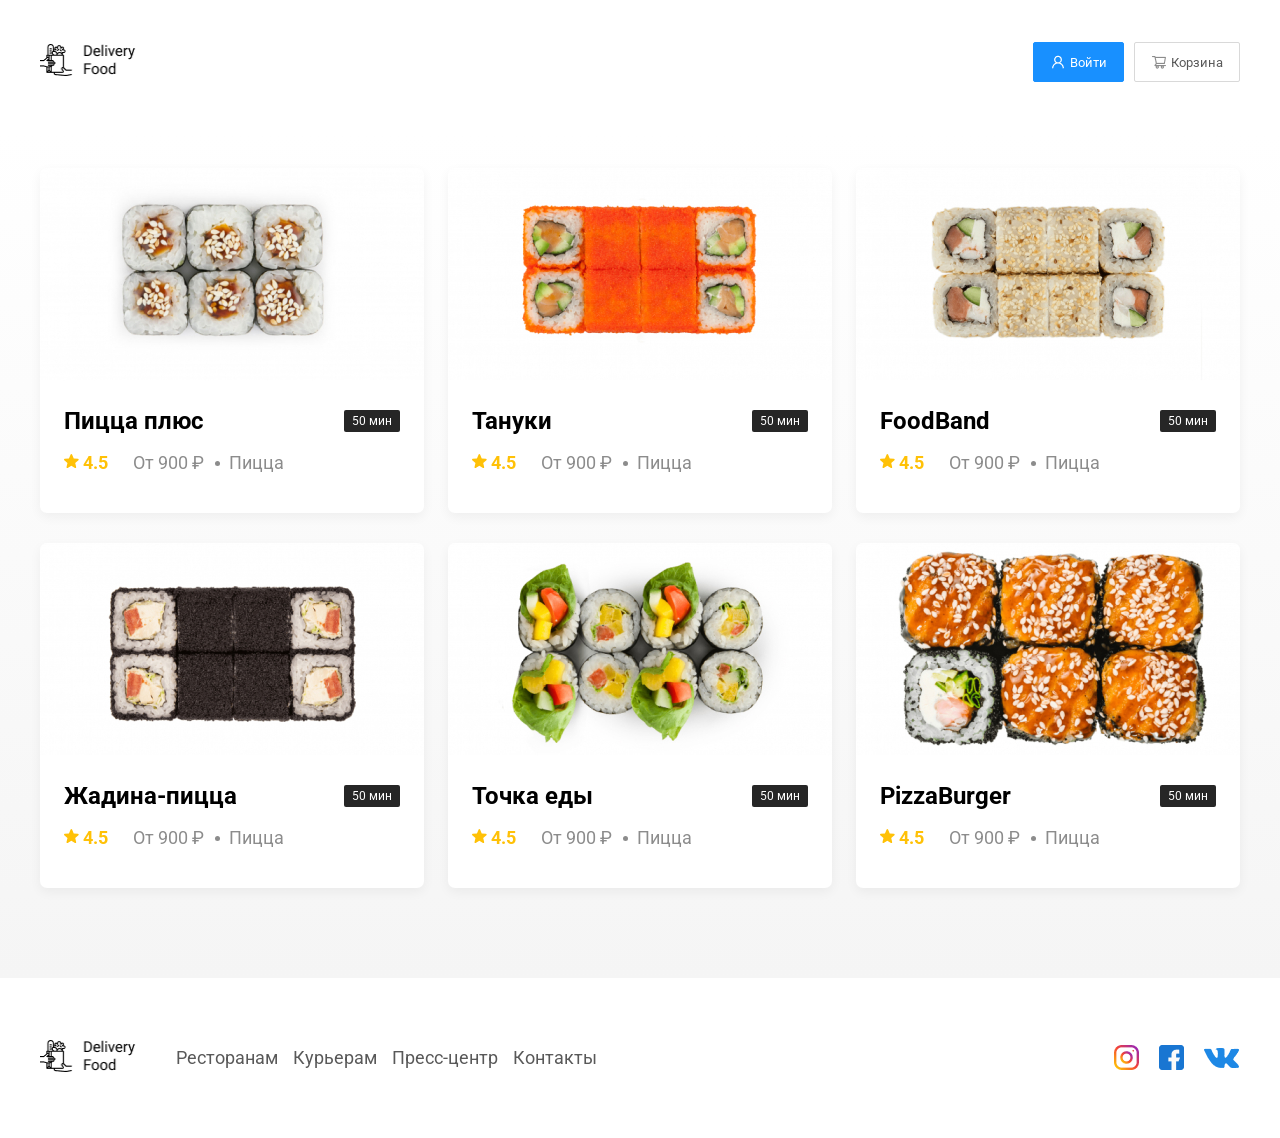
==== goods.html @ a3eeb787 "less 3" ====
<!DOCTYPE html>
<html lang="ru">
<head>
    <meta charset="UTF-8">
    <meta name="viewport" content="width=device-width, initial-scale=1.0">
    <link rel="preconnect" href="https://fonts.googleapis.com">
    <link rel="preconnect" href="https://fonts.gstatic.com" crossorigin>
    <link href="https://fonts.googleapis.com/css2?family=Roboto&display=swap" rel="stylesheet">
    <link href="https://fonts.googleapis.com/css2?family=Roboto:wght@700&display=swap" rel="stylesheet">
    <link rel="stylesheet" href="style.css">
    <title>Delivery Food</title>
</head>
<body>
   <div class="page-wrapper">
    <header class="header">
      <div class="container">
        <div class="header-box">
            <div class="header-logo logo">
                <img src="./images/logo.png" alt="logo">
            </div>
            <div class="header-controls">
                <button class="btn btn-primary">
                    <img src="./images/icons/user.png" alt="user">
                    Войти
                </button>
            
                <button class="btn btn-outline">
                    <img src="./images/icons/shopping-cart.png" alt="cart">
                    Корзина
                </button>
            </div>
        </div>
      </div>
   </header>

   <main class="main">
       

        <section class="products">
            <div class="container">
            
              <div class="products-wrapper">
                <div class="products-card">
                    <div class="products-card__image">
                        <img src="./images/goods/good-1.jpg" alt="good-1">
                    </div>
                    <div class="products-card__description">
                        <div class="products-card__description-row">
                            <h4 class="products-card__description--title">Пицца плюс</h4>
                            <div class="products-card__description--bage">50 мин</div>
                        </div>
                        <div class="products-card__description-row">
                            <div class="products-card__description-info">
                                <div class="products-card__description--raiting">
                                    <img src="./images/icons/star.svg" alt="star">
                                    4.5

                                </div>
                                <div class="products-card__description--price">
                                    От 900 ₽

                                </div>
                                <div class="products-card__description-group">
                                    Пицца

                                </div>
                            </div>
                        </div>
                    </div>
                </div>
                 <div class="products-card">
                    <div class="products-card__image">
                          <img src="./images/goods/good-2.jpg" alt="good-2">
                    </div>
                    <div class="products-card__description">
                         <div class="products-card__description-row">
                            <h4 class="products-card__description--title">Тануки</h4>
                            <div class="products-card__description--bage">50 мин</div>
                        </div>
                        <div class="products-card__description-row">
                            <div class="products-card__description-info">
                                <div class="products-card__description--raiting">
                                    <img src="./images/icons/star.svg" alt="star">
                                    4.5

                                </div>
                                <div class="products-card__description--price">
                                    От 900 ₽

                                </div>
                                <div class="products-card__description-group">
                                    Пицца

                                </div>
                            </div>
                        </div>
                    </div>
                </div>
                 <div class="products-card">
                    <div class="products-card__image">
                          <img src="./images/goods/good-3.jpg" alt="good-3">
                    </div>
                    <div class="products-card__description">
                         <div class="products-card__description-row">
                            <h4 class="products-card__description--title">FoodBand</h4>
                            <div class="products-card__description--bage">50 мин</div>
                        </div>
                        <div class="products-card__description-row">
                            <div class="products-card__description-info">
                                <div class="products-card__description--raiting">
                                    <img src="./images/icons/star.svg" alt="star">
                                    4.5

                                </div>
                                <div class="products-card__description--price">
                                    От 900 ₽

                                </div>
                                <div class="products-card__description-group">
                                    Пицца

                                </div>
                            </div>
                        </div>
                    </div>
                </div>
                 <div class="products-card">
                    <div class="products-card__image">
                          <img src="./images/goods/good-4.jpg" alt="good-4">
                    </div>
                    <div class="products-card__description">
                         <div class="products-card__description-row">
                            <h4 class="products-card__description--title">Жадина-пицца</h4>
                            <div class="products-card__description--bage">50 мин</div>
                        </div>
                        <div class="products-card__description-row">
                            <div class="products-card__description-info">
                                <div class="products-card__description--raiting">
                                    <img src="./images/icons/star.svg" alt="star">
                                    4.5

                                </div>
                                <div class="products-card__description--price">
                                    От 900 ₽

                                </div>
                                <div class="products-card__description-group">
                                    Пицца

                                </div>
                            </div>
                        </div>
                    </div>
                </div>
                 <div class="products-card">
                    <div class="products-card__image">
                          <img src="./images/goods/good-5.jpg" alt="good-5">
                    </div>
                    <div class="products-card__description">
                         <div class="products-card__description-row">
                            <h4 class="products-card__description--title">Точка еды</h4>
                            <div class="products-card__description--bage">50 мин</div>
                        </div>
                        <div class="products-card__description-row">
                            <div class="products-card__description-info">
                                <div class="products-card__description--raiting">
                                    <img src="./images/icons/star.svg" alt="star">
                                    4.5

                                </div>
                                <div class="products-card__description--price">
                                    От 900 ₽

                                </div>
                                <div class="products-card__description-group">
                                    Пицца

                                </div>
                            </div>
                        </div>
                    </div>
                </div>
                 <div class="products-card">
                    <div class="products-card__image">
                          <img src="./images/goods/good-6.jpg" alt="good-6">
                    </div>
                    <div class="products-card__description">
                         <div class="products-card__description-row">
                            <h4 class="products-card__description--title">PizzaBurger</h4>
                            <div class="products-card__description--bage">50 мин</div>
                        </div>
                        <div class="products-card__description-row">
                            <div class="products-card__description-info">
                                <div class="products-card__description--raiting">
                                    <img src="./images/icons/star.svg" alt="star">
                                    4.5

                                </div>
                                <div class="products-card__description--price">
                                    От 900 ₽

                                </div>
                                <div class="products-card__description-group">
                                    Пицца

                                </div>
                            </div>
                        </div>
                    </div>
                </div>
              </div>
            </div>
        </section>

   </main>

   <footer class="footer">
      <div class="container">
        <div class="footer-box">
            <div class="footer-logo logo">
                <img src="./images/logo.png" alt="logo">
            </div>
            <div class="footer-nav">
                <ul>
                    <li>Ресторанам</li>
                    <li>Курьерам</li>
                    <li>Пресс-центр</li>
                    <li>Контакты</li>
                </ul>
            </div>
            <div class="footer-social">
                <img src="./images/socials/inst.png" alt="inst">
                <img src="./images/socials/fb.png" alt="fb">
                <img src="./images/socials/vk.png" alt="vk">
            </div>
        </div>
      </div>
   </footer>
   </div>
</body>
</html>
---- style.css ----
* {
    box-sizing: border-box;
    font-family: Roboto;
    line-height: normal;
    font-style: normal;
}

body {
    margin: 0;
    padding: 0;
}
main {
    flex-grow: 1;
}
.page-wrapper {
    display: flex;
    flex-direction: column;
    min-height: 100vh;
}
.btn {
    padding: 8px 16px;
    display: flex;
    align-items: center;
    gap: 4px;
    outline: none;
    height: 40px;
  
}


.btn-primary {
    border-radius: 2px;
    background: #1890ff;
    border: 1px solid #1890ff;
    color: #fff;
}
.btn-outline {
    border: 1px solid #d9d9d9;
    border-radius: 2px;
    background: #fff;
    box-shadow: 0px 0px 2px 0px rgba(0, 0, 0, 0.00);
    color: #595959;
}

.logo {
    max-width: 100px;
}
.logo img {
    width: 100%;
}
.header {
    min-height: 124px;
    display: flex;
    align-items: center;
}

.header-box {
    
    height: 100%;
    display: flex;
    align-items: center;
    justify-content: space-between;
}
.header-controls {
    display: flex;
    align-items: center;
    justify-content: flex-end;
    gap: 10px;
}
.main {
    background: linear-gradient(180deg, rgba(245, 245, 245, 0) 1.04%, #f5f5f5 100%);

}
.container {
    height: 100%;
    width: 100%;
    max-width: 1230px;
    margin: 0 auto;
    padding: 0 15px;
}

.footer {
    min-height: 156px;
    display: flex;
    align-items: center;
    padding: 60px 0;
}
.footer-box {
    height: 100%;
    display: flex;
    align-items: center;
    justify-content: space-between;
    gap: 36px;
    flex-wrap: wrap;
}
.footer-nav {
    flex-grow: 1;

}
.footer-nav ul {
    display: flex;
    align-items: center;
    gap:15px ;
    list-style: none;
    margin: 0;
    padding: 0;
    flex-wrap: wrap;
}
.footer-nav ul li {
   
    font-weight: 400;
    font-size: 18px;
    color: #595959;
    
}
.footer-social {
    display: flex;
    align-items: center;
    justify-content: flex-end;
    gap: 20px;
}
.banner {
    margin-bottom: 56px;

}
.banner-item {
    background-image: url("./images/banners/banner-img.png");
    padding: 68px;
    background-repeat: no-repeat;
    background-size: contain;
    background-position: center right;
    border-radius: 10px;
    background-color: #fff188;
}
.banner-item--title {
   
    font-weight: 700;
    font-size: 39px;
    color: #302c34;
    margin-top: 0;
    margin-bottom: 15px;
    max-width: 50%;
}

.banner-item--subtitle {
    
    font-weight: 400;
    font-size: 24px;
    color: #302c34;
    margin: 0;
    max-width: 50%;
}

.products {
}

.products-header {
    display: flex;
    align-items: center;
    justify-content: space-between;
    flex-wrap: wrap;
    gap: 24px;
}
.products-header--title {
    color: #000;
    font-size: 36px;
    font-weight: 700;
    margin: 0;
}
.products-header--search {
    min-width: 306px;
    height: 34px;
    flex-shrink: 0;
    border-radius: 2px;
    border: 1px solid #d9d9d9;
    background: #fff;
    padding: 5px 12px;
}
.products-header--search:focus {
    outline: none;
     border: 1px solid #d9d9d9;
}
.products-header--search::placeholder {
    color: #bfbfbf;
    font-size: 16px;
    line-height: 24px;
    font-weight: 400;

}
.products-wrapper {
    margin: 44px 0 90px 0;
    display: flex;
    flex-wrap: wrap;
    column-gap: 24px;
    row-gap: 30px;
}
.products-card {
    width: calc((100% - 48px) / 3);
    border-radius: 7px;
    box-shadow: 0 4px 12px 0 rgba(0, 0, 0, 0.05);
    background: #fff;
    overflow: hidden;
}
.products-card__image {
    width: 100%;
}
.products-card__image img {
    width: 100%;
}
.products-card__description {
    padding: 20px 24px 34px 24px;
}

.products-card__description-row {
    display: flex;
    align-items: center;
    justify-content: space-between;
}
.products-card__description-row:not(:last-child) {
    margin-bottom: 10px;
}
.products-card__description--title {
    font-size: 24px;
    line-height: 32px;
    font-weight: 700;
    margin: 0;
}
.products-card__description--bage {
    border-radius: 2px;
    padding: 1px 8px;
    width: 56px;
    height: 22px;
    color: #fff;
    background: #262626;
    line-height: 20px;
    padding: 1px 8px;
    font-size: 12px;
}
.products-card__description-info {
    display: flex;
    align-items: center;
    justify-content: flex-start;
    flex-wrap: wrap;
    column-gap: 25px;
    row-gap: 25px;
}
.products-card__description--raiting {
  
    font-weight: 700;
    font-size: 18px;
    line-height: 32px;
    color: #ffc107;
}
.products-card__description--price {
    font-style: normal;
    font-weight: 400;
    font-size: 18px;
    line-height: 32px;
    color: #8c8c8c;
}
.products-card__description-group {
    font-style: normal;
    font-weight: 400;
    font-size: 18px;
    line-height: 32px;
    color: #8c8c8c;
    position: relative;
}
.products-card__description-group::before {
    content: '';
    display: block;
    width: 5px;
    height: 5px;
    border-radius: 50%;
    background: #8c8c8c;
    position: absolute;
    left: -14px;
    top: 14px;

}


@media (max-width: 991px) {
    .banner-item {
        background-image: none;
    }
    .banner-item--title {
        max-width: 100%;
    }
    .banner-item--subtitle {
         max-width: 100%;
    }

    .products-card {
        width: calc((100% - 24px) / 2);
   } 
}
@media (max-width: 768px) {
     .products-card {
        width: 100%;
   } 

}
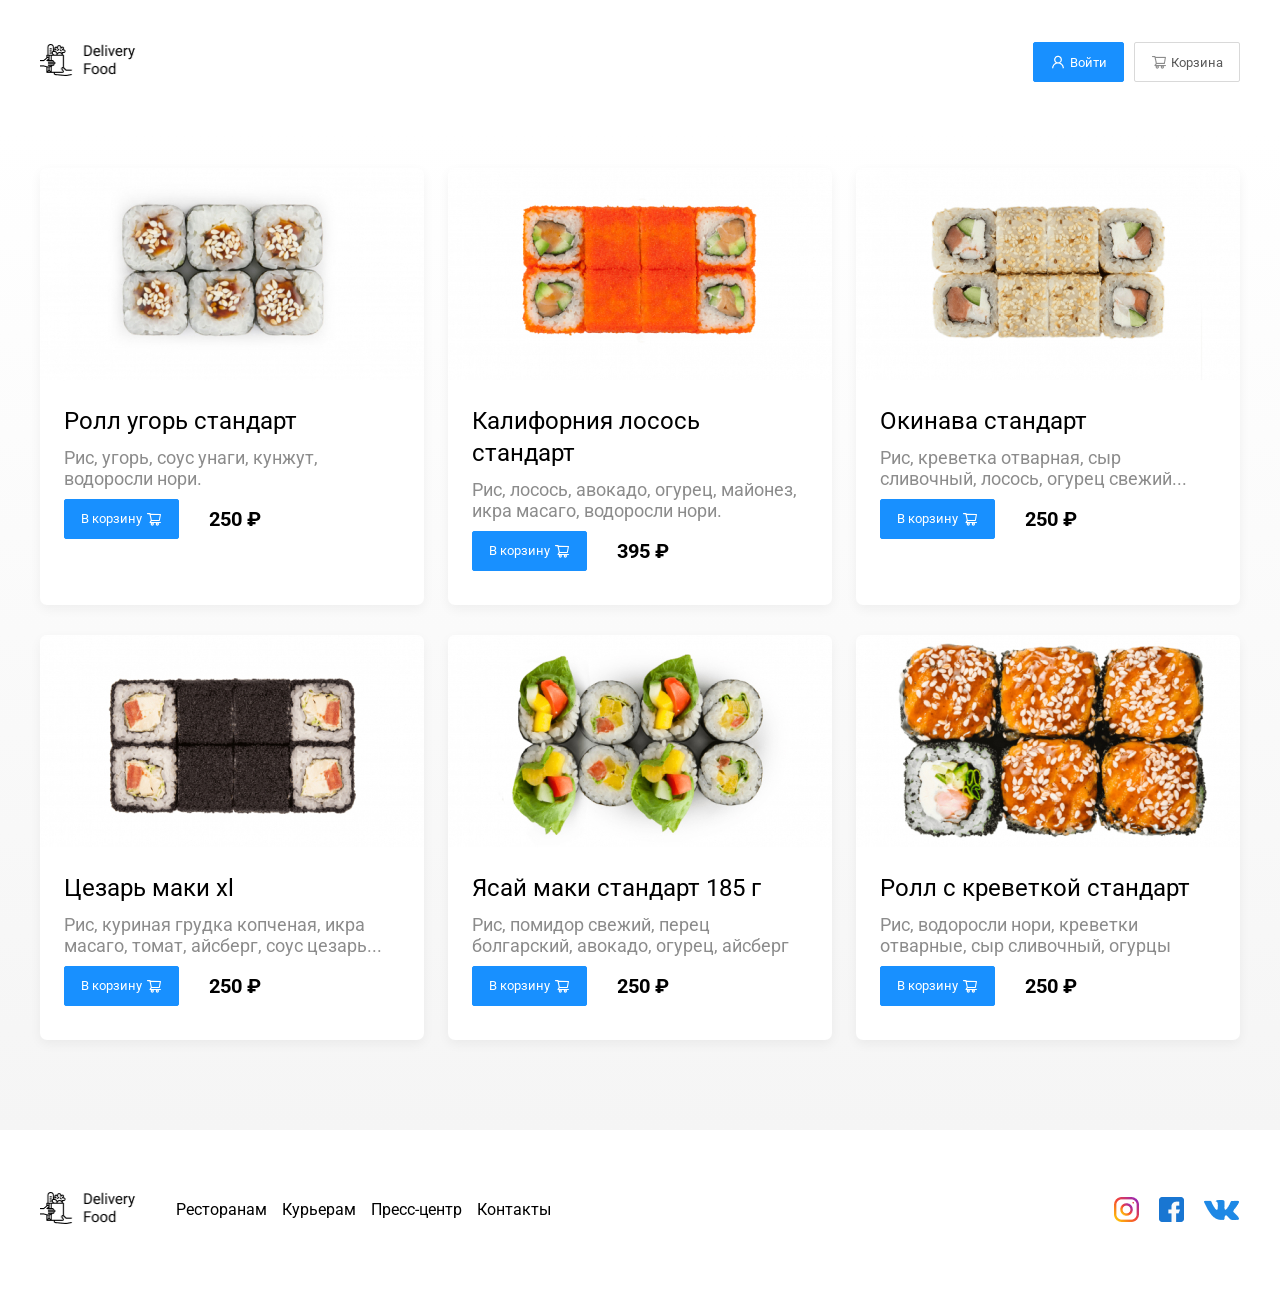
==== commit 33a7557a: "lesson 3 done" ====
--- a/goods.html
+++ b/goods.html
@@ -15,9 +15,9 @@
     <header class="header">
       <div class="container">
         <div class="header-box">
-            <div class="header-logo logo">
+            <a href="./index.html" class="footer-logo logo">
                 <img src="./images/logo.png" alt="logo">
-            </div>
+            </a>
             <div class="header-controls">
                 <button class="btn btn-primary">
                     <img src="./images/icons/user.png" alt="user">
@@ -46,24 +46,23 @@
                     </div>
                     <div class="products-card__description">
                         <div class="products-card__description-row">
-                            <h4 class="products-card__description--title">Пицца плюс</h4>
-                            <div class="products-card__description--bage">50 мин</div>
-                        </div>
-                        <div class="products-card__description-row">
-                            <div class="products-card__description-info">
-                                <div class="products-card__description--raiting">
-                                    <img src="./images/icons/star.svg" alt="star">
-                                    4.5
-
-                                </div>
-                                <div class="products-card__description--price">
-                                    От 900 ₽
-
-                                </div>
-                                <div class="products-card__description-group">
-                                    Пицца
-
-                                </div>
+                            <h5 class="products-card__description--name">Ролл угорь стандарт</h5>
+                            
+                        </div>
+                        <div class="products-card__description-row">
+                           <p class="products-card__description--text">
+                                Рис, угорь, соус унаги, кунжут, водоросли нори.
+                           </p> 
+                        </div>
+                        <div class="products-card__description-row">
+                            <div class="products-card__description-controls">
+                                 <button class="btn btn-primary">
+                                    В корзину
+                                    <img src="./images/icons/shopping-cart-white.svg" alt="shopping-cart">
+                                 </button>
+                                 <span class="products-card__description-controls--price">
+                                    250 ₽
+                                 </span>
                             </div>
                         </div>
                     </div>
@@ -72,26 +71,25 @@
                     <div class="products-card__image">
                           <img src="./images/goods/good-2.jpg" alt="good-2">
                     </div>
-                    <div class="products-card__description">
-                         <div class="products-card__description-row">
-                            <h4 class="products-card__description--title">Тануки</h4>
-                            <div class="products-card__description--bage">50 мин</div>
-                        </div>
-                        <div class="products-card__description-row">
-                            <div class="products-card__description-info">
-                                <div class="products-card__description--raiting">
-                                    <img src="./images/icons/star.svg" alt="star">
-                                    4.5
-
-                                </div>
-                                <div class="products-card__description--price">
-                                    От 900 ₽
-
-                                </div>
-                                <div class="products-card__description-group">
-                                    Пицца
-
-                                </div>
+                   <div class="products-card__description">
+                        <div class="products-card__description-row">
+                            <h5 class="products-card__description--name">Калифорния лосось стандарт</h5>
+                            
+                        </div>
+                        <div class="products-card__description-row">
+                           <p class="products-card__description--text">
+                                Рис, лосось, авокадо, огурец, майонез, икра масаго, водоросли нори.
+                           </p> 
+                        </div>
+                        <div class="products-card__description-row">
+                            <div class="products-card__description-controls">
+                                 <button class="btn btn-primary">
+                                    В корзину
+                                    <img src="./images/icons/shopping-cart-white.svg" alt="shopping-cart">
+                                 </button>
+                                 <span class="products-card__description-controls--price">
+                                    395 ₽
+                                 </span>
                             </div>
                         </div>
                     </div>
@@ -100,26 +98,25 @@
                     <div class="products-card__image">
                           <img src="./images/goods/good-3.jpg" alt="good-3">
                     </div>
-                    <div class="products-card__description">
-                         <div class="products-card__description-row">
-                            <h4 class="products-card__description--title">FoodBand</h4>
-                            <div class="products-card__description--bage">50 мин</div>
-                        </div>
-                        <div class="products-card__description-row">
-                            <div class="products-card__description-info">
-                                <div class="products-card__description--raiting">
-                                    <img src="./images/icons/star.svg" alt="star">
-                                    4.5
-
-                                </div>
-                                <div class="products-card__description--price">
-                                    От 900 ₽
-
-                                </div>
-                                <div class="products-card__description-group">
-                                    Пицца
-
-                                </div>
+                   <div class="products-card__description">
+                        <div class="products-card__description-row">
+                            <h5 class="products-card__description--name">Окинава стандарт</h5>
+                            
+                        </div>
+                        <div class="products-card__description-row">
+                           <p class="products-card__description--text">
+                                 Рис, креветка отварная, сыр сливочный, лосось, огурец свежий...
+                           </p> 
+                        </div>
+                        <div class="products-card__description-row">
+                            <div class="products-card__description-controls">
+                                 <button class="btn btn-primary">
+                                    В корзину
+                                    <img src="./images/icons/shopping-cart-white.svg" alt="shopping-cart">
+                                 </button>
+                                 <span class="products-card__description-controls--price">
+                                    250 ₽
+                                 </span>
                             </div>
                         </div>
                     </div>
@@ -128,26 +125,25 @@
                     <div class="products-card__image">
                           <img src="./images/goods/good-4.jpg" alt="good-4">
                     </div>
-                    <div class="products-card__description">
-                         <div class="products-card__description-row">
-                            <h4 class="products-card__description--title">Жадина-пицца</h4>
-                            <div class="products-card__description--bage">50 мин</div>
-                        </div>
-                        <div class="products-card__description-row">
-                            <div class="products-card__description-info">
-                                <div class="products-card__description--raiting">
-                                    <img src="./images/icons/star.svg" alt="star">
-                                    4.5
-
-                                </div>
-                                <div class="products-card__description--price">
-                                    От 900 ₽
-
-                                </div>
-                                <div class="products-card__description-group">
-                                    Пицца
-
-                                </div>
+                  <div class="products-card__description">
+                        <div class="products-card__description-row">
+                            <h5 class="products-card__description--name">Цезарь маки хl</h5>
+                            
+                        </div>
+                        <div class="products-card__description-row">
+                           <p class="products-card__description--text">
+                               Рис, куриная грудка копченая, икра масаго, томат, айсберг, соус цезарь...
+                           </p> 
+                        </div>
+                        <div class="products-card__description-row">
+                            <div class="products-card__description-controls">
+                                 <button class="btn btn-primary">
+                                    В корзину
+                                    <img src="./images/icons/shopping-cart-white.svg" alt="shopping-cart">
+                                 </button>
+                                 <span class="products-card__description-controls--price">
+                                    250 ₽
+                                 </span>
                             </div>
                         </div>
                     </div>
@@ -156,26 +152,25 @@
                     <div class="products-card__image">
                           <img src="./images/goods/good-5.jpg" alt="good-5">
                     </div>
-                    <div class="products-card__description">
-                         <div class="products-card__description-row">
-                            <h4 class="products-card__description--title">Точка еды</h4>
-                            <div class="products-card__description--bage">50 мин</div>
-                        </div>
-                        <div class="products-card__description-row">
-                            <div class="products-card__description-info">
-                                <div class="products-card__description--raiting">
-                                    <img src="./images/icons/star.svg" alt="star">
-                                    4.5
-
-                                </div>
-                                <div class="products-card__description--price">
-                                    От 900 ₽
-
-                                </div>
-                                <div class="products-card__description-group">
-                                    Пицца
-
-                                </div>
+                   <div class="products-card__description">
+                        <div class="products-card__description-row">
+                            <h5 class="products-card__description--name">Ясай маки стандарт 185 г</h5>
+                            
+                        </div>
+                        <div class="products-card__description-row">
+                           <p class="products-card__description--text">
+                                Рис, помидор свежий, перец болгарский, авокадо, огурец, айсберг
+                           </p> 
+                        </div>
+                        <div class="products-card__description-row">
+                            <div class="products-card__description-controls">
+                                 <button class="btn btn-primary">
+                                    В корзину
+                                    <img src="./images/icons/shopping-cart-white.svg" alt="shopping-cart">
+                                 </button>
+                                 <span class="products-card__description-controls--price">
+                                    250 ₽
+                                 </span>
                             </div>
                         </div>
                     </div>
@@ -184,26 +179,25 @@
                     <div class="products-card__image">
                           <img src="./images/goods/good-6.jpg" alt="good-6">
                     </div>
-                    <div class="products-card__description">
-                         <div class="products-card__description-row">
-                            <h4 class="products-card__description--title">PizzaBurger</h4>
-                            <div class="products-card__description--bage">50 мин</div>
-                        </div>
-                        <div class="products-card__description-row">
-                            <div class="products-card__description-info">
-                                <div class="products-card__description--raiting">
-                                    <img src="./images/icons/star.svg" alt="star">
-                                    4.5
-
-                                </div>
-                                <div class="products-card__description--price">
-                                    От 900 ₽
-
-                                </div>
-                                <div class="products-card__description-group">
-                                    Пицца
-
-                                </div>
+                   <div class="products-card__description">
+                        <div class="products-card__description-row">
+                            <h5 class="products-card__description--name">Ролл с креветкой стандарт</h5>
+                            
+                        </div>
+                        <div class="products-card__description-row">
+                           <p class="products-card__description--text">
+                               Рис, водоросли нори, креветки отварные, сыр сливочный, огурцы
+                           </p> 
+                        </div>
+                        <div class="products-card__description-row">
+                            <div class="products-card__description-controls">
+                                 <button class="btn btn-primary">
+                                    В корзину
+                                    <img src="./images/icons/shopping-cart-white.svg" alt="shopping-cart">
+                                 </button>
+                                 <span class="products-card__description-controls--price">
+                                    250 ₽
+                                 </span>
                             </div>
                         </div>
                     </div>
@@ -213,13 +207,73 @@
         </section>
 
    </main>
+    <div class="cart-modal__overlay">
+    <div class="cart-modal">
+        <div class="cart-modal__header">
+            <h2 class="cart-modal__header--title">Корзина</h2>
+            <span class="cart-modal__header--close">
+                <img src="./images/icons/close.svg" alt="close">
+            </span>
+
+        </div>
+        <div class="cart-modal__body">
+            <div class="cart-item">
+                <p class="cart-item__title">Ролл угорь стандарт</p>
+           
+                <div class="cart-item__controls">
+                    <div class="cart-item__controls--price">250 ₽</div>
+                    <button class="btn btn-outline">-</button>
+                    <div class="cart-item__controls--count">1</div>
+                    <button class="btn btn-outline">+</button>
+                </div>
+            </div>
+            <div class="cart-item">
+                <p class="cart-item__title">Ролл угорь стандарт</p>
+           
+                <div class="cart-item__controls">
+                    <div class="cart-item__controls--price">250 ₽</div>
+                    <button class="btn btn-outline">-</button>
+                    <div class="cart-item__controls--count">1</div>
+                    <button class="btn btn-outline">+</button>
+                </div>
+            </div>
+            <div class="cart-item">
+                <p class="cart-item__title">Ролл угорь стандарт</p>
+           
+                <div class="cart-item__controls">
+                    <div class="cart-item__controls--price">250 ₽</div>
+                    <button class="btn btn-outline">-</button>
+                    <div class="cart-item__controls--count">1</div>
+                    <button class="btn btn-outline">+</button>
+                </div>
+            </div>
+
+        </div>
+        <div class="cart-modal__footer">
+            <div class="cart-modal__footer--price">
+                1250 ₽
+            </div>
+            <div class="cart-modal__footer--controls">
+                 <button class="btn btn-primary">
+                    Оформить заказ
+                </button>
+            
+                <button class="btn btn-outline">
+                    Отмена
+                </button>
+
+            </div>
+
+        </div>
+    </div>
+   </div>
 
    <footer class="footer">
       <div class="container">
         <div class="footer-box">
-            <div class="footer-logo logo">
+            <a href="./index.html" class="footer-logo logo">
                 <img src="./images/logo.png" alt="logo">
-            </div>
+            </a>
             <div class="footer-nav">
                 <ul>
                     <li>Ресторанам</li>
--- a/style.css
+++ b/style.css
@@ -24,6 +24,7 @@
     gap: 4px;
     outline: none;
     height: 40px;
+    cursor: pointer;
   
 }
 
@@ -105,12 +106,15 @@
     margin: 0;
     padding: 0;
     flex-wrap: wrap;
-}
-.footer-nav ul li {
    
+}
+.footer-nav ul li a {
+   
     font-weight: 400;
     font-size: 18px;
     color: #595959;
+    text-decoration: none;
+   
     
 }
 .footer-social {
@@ -200,7 +204,9 @@
     box-shadow: 0 4px 12px 0 rgba(0, 0, 0, 0.05);
     background: #fff;
     overflow: hidden;
-}
+    text-decoration: none;
+}
+
 .products-card__image {
     width: 100%;
 }
@@ -279,6 +285,135 @@
 
 }
 
+.products-card__description--name {
+    margin: 0;
+    color: #000;
+    font-size: 24px;
+    font-weight: 400;
+    line-height: 32px;
+}
+
+.products-card__description--text {
+    margin: 0;
+    color: #8c8c8c;
+    font-size: 18px;
+    font-weight: 400;
+}
+.products-card__description-controls {
+    display: flex;
+    align-items: center;
+    justify-content: flex-start;
+    flex-wrap: wrap;
+    column-gap: 30px;
+    row-gap: 10px;
+}
+
+.products-card__description-controls--price {
+    color: #000;
+    font-size: 20px;
+    font-weight: 700;
+    line-height: 32px;
+}
+
+.cart-modal__overlay {
+    display: none;
+    position: fixed;
+    top: 0;
+    right: 0;
+    bottom: 0;
+    left: 0;
+    background: rgba(0, 0, 0, 0.40);
+    
+    align-items: center;
+    justify-content: center;
+}
+.cart-modal__overlay.open {
+    display: flex;
+}
+.cart-modal {
+    width: 100%;
+    max-width: 780px;
+    padding: 40px 45px;
+    background: #fff;
+    border-radius: 5px;
+    
+}
+.cart-modal__header {
+    display: flex;
+    align-items: center;
+    justify-content: space-between;
+    margin-bottom: 48px;
+}
+.cart-modal__header--title {
+    color: #000;
+    font-size: 36px;
+    font-weight: 700;
+    margin: 0;
+}
+.cart-modal__header--close {
+    cursor: pointer;
+}
+.cart-modal__body {
+}
+.cart-item {
+    display: flex;
+    align-items: center;
+    justify-content: space-between;
+    flex-wrap: wrap;
+    gap: 10px;
+}
+.cart-item:not(:last-child) {
+    padding-bottom: 10px;
+    margin-bottom: 10px;
+    border-bottom: 1px solid #d9d9d9;
+}
+.cart-item__title {
+    color: #000;
+    font-size: 18px;
+    font-weight: 400;
+    line-height: 32px;
+    margin: 0;
+}
+.cart-item__controls {
+    display: flex;
+    align-items: center;
+}
+.cart-item__controls button {
+    border: 1px solid #40a9ff;
+    color: #40a9ff;
+}
+.cart-item__controls--price {
+    margin-right: 47px;
+    color: #000;
+    font-size: 20px;
+    font-weight: 700;
+    line-height: 32px;
+}
+.cart-item__controls--count {
+    margin-left: 15px;
+    margin-right: 15px;
+}
+.cart-modal__footer {
+    display: flex;
+    align-items: center;
+    justify-content: space-between;
+    flex-wrap: wrap;
+    gap: 15px;
+    margin-top: 50px;
+}
+.cart-modal__footer--price {
+    border-radius: 5px;
+    background: #262626;
+    color: #fafafa;
+    font-size: 20px;
+    font-weight: 700;
+    padding: 15px 20px;
+}
+.cart-modal__footer--controls {
+    display: flex;
+    align-items: center;
+    gap: 10px;
+}
 
 @media (max-width: 991px) {
     .banner-item {
